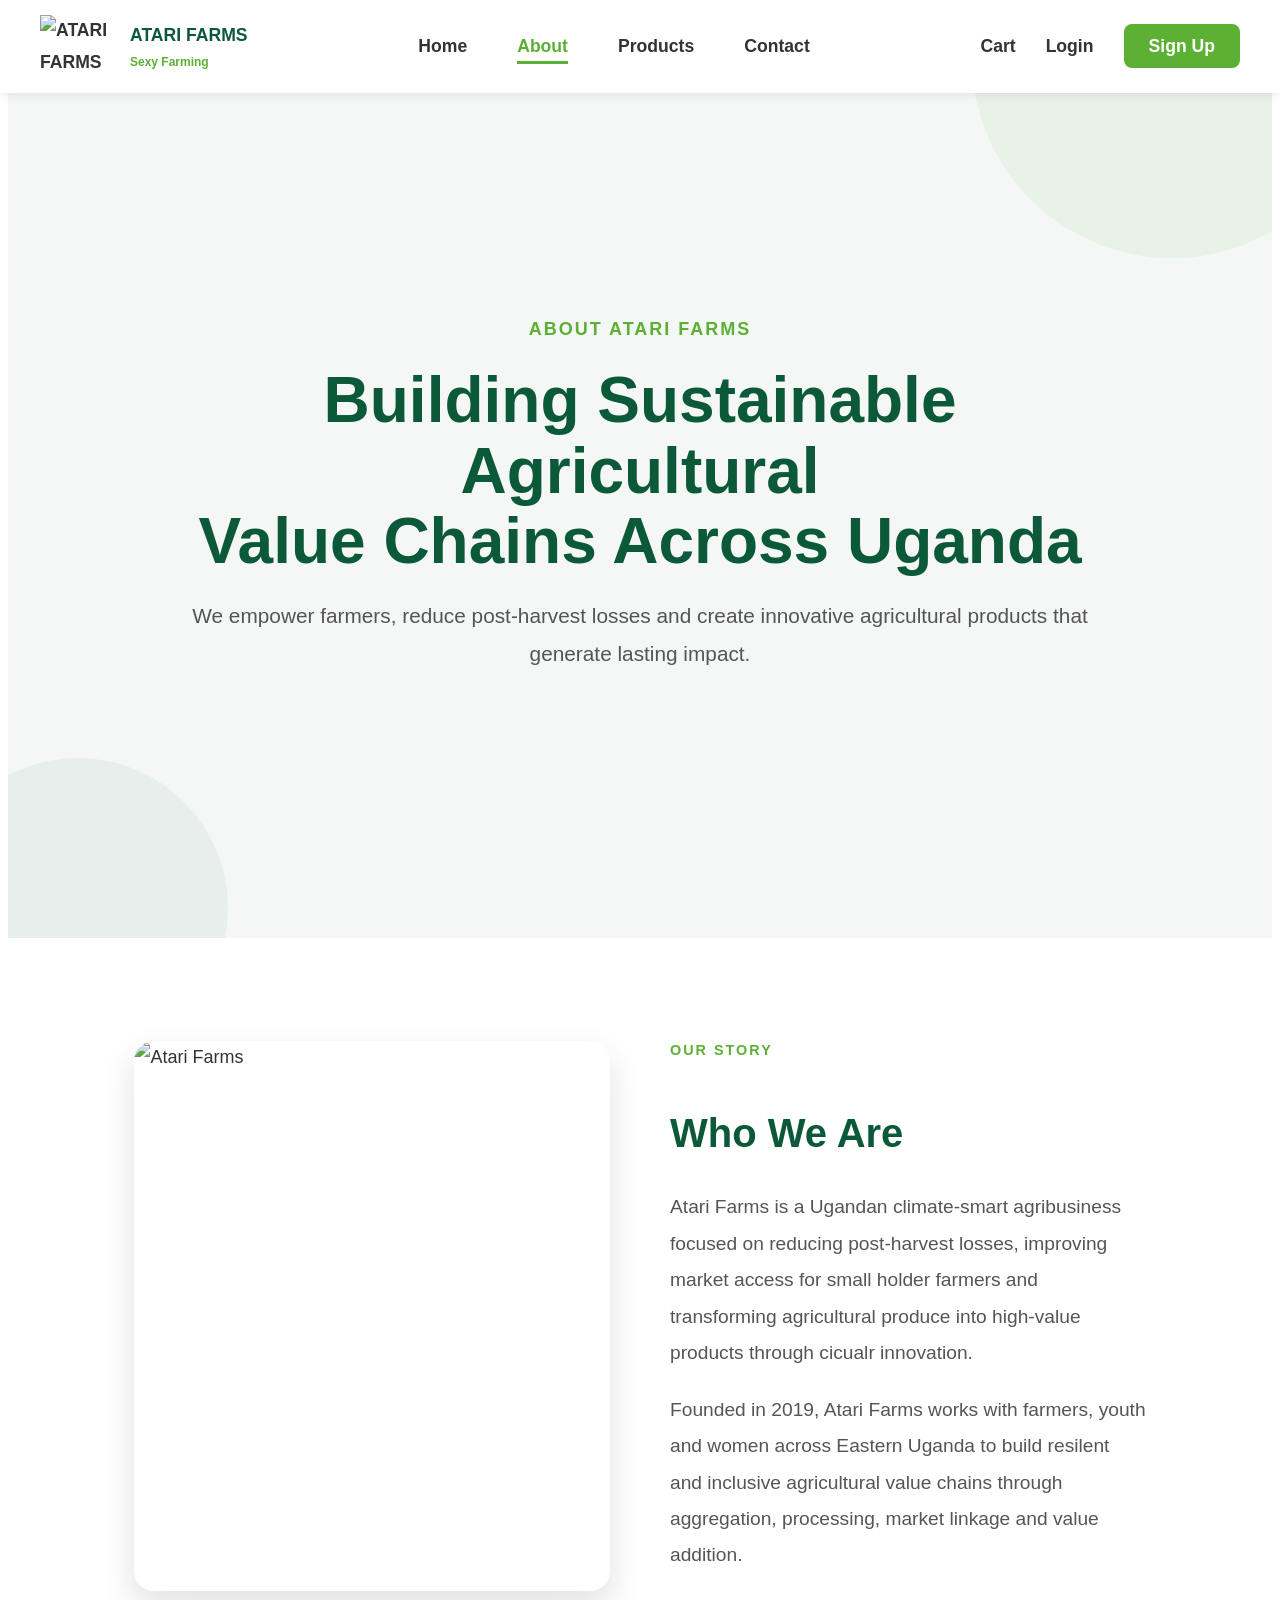
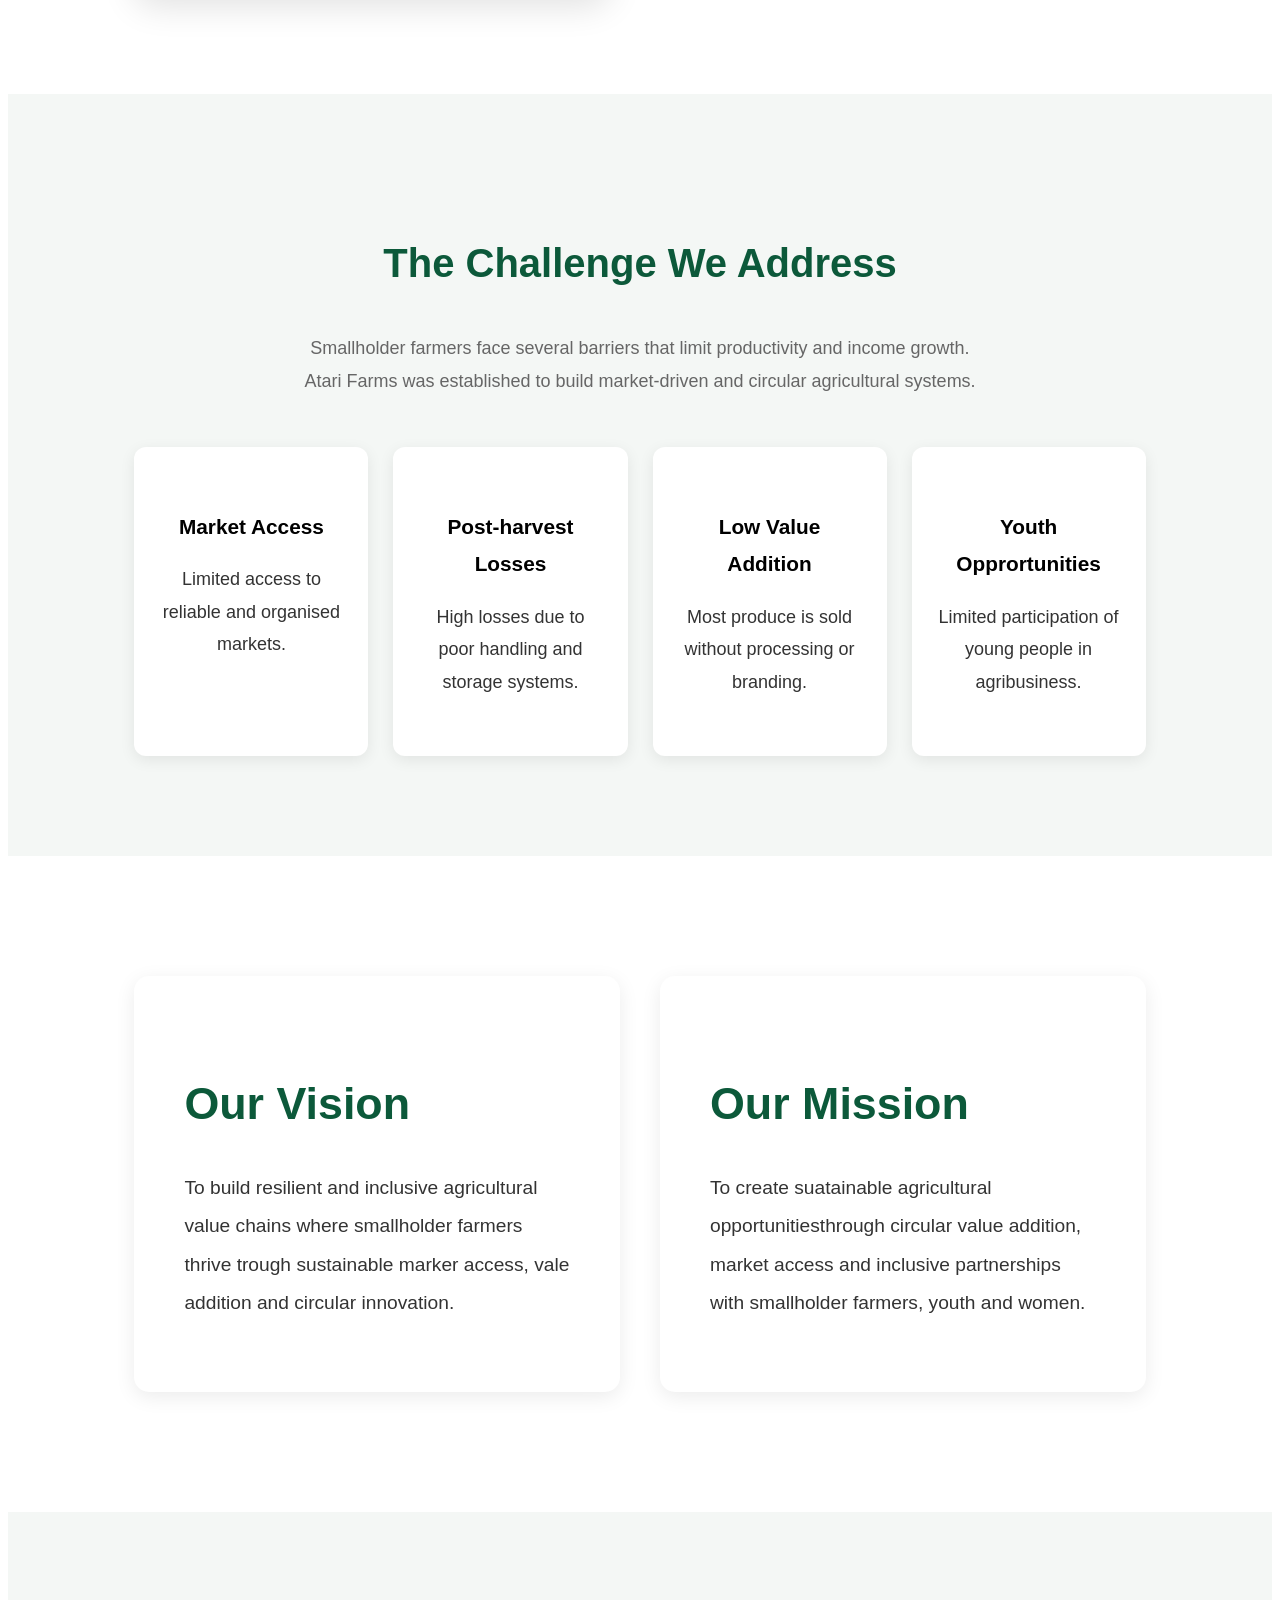
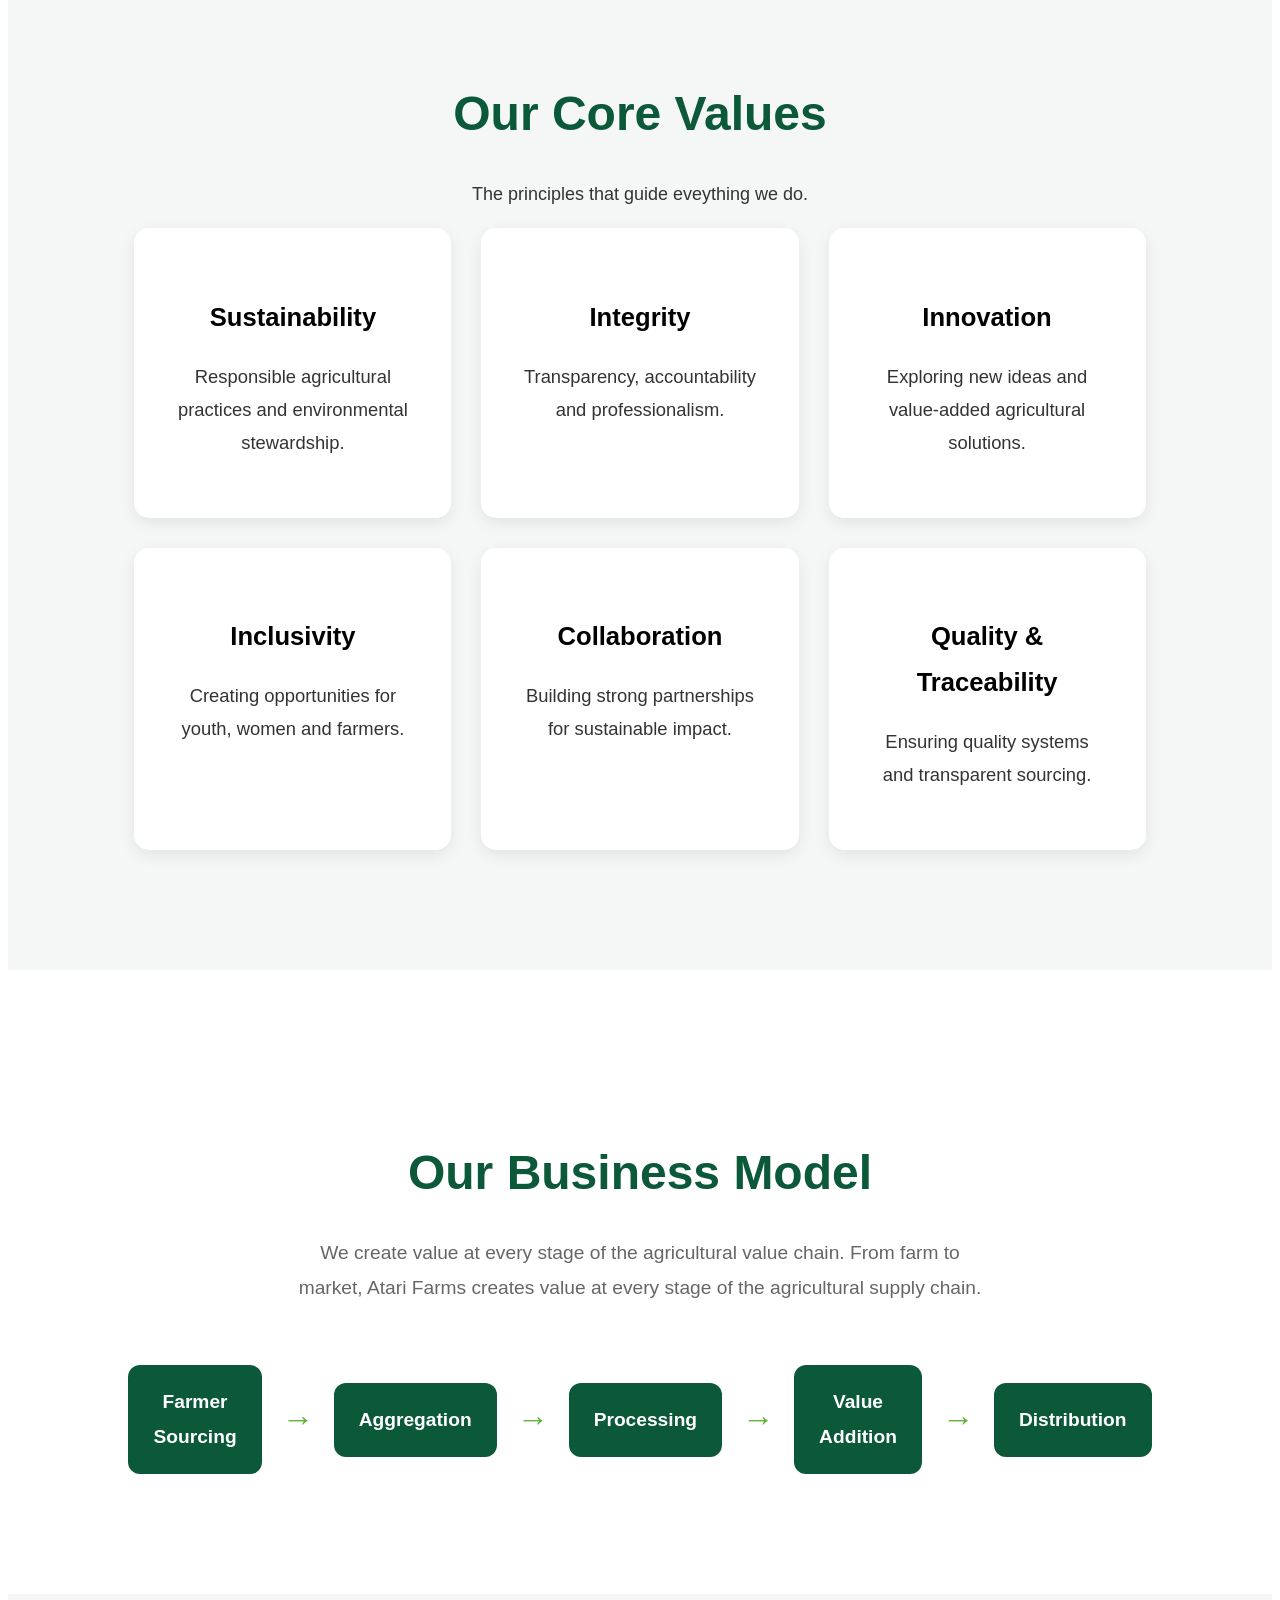
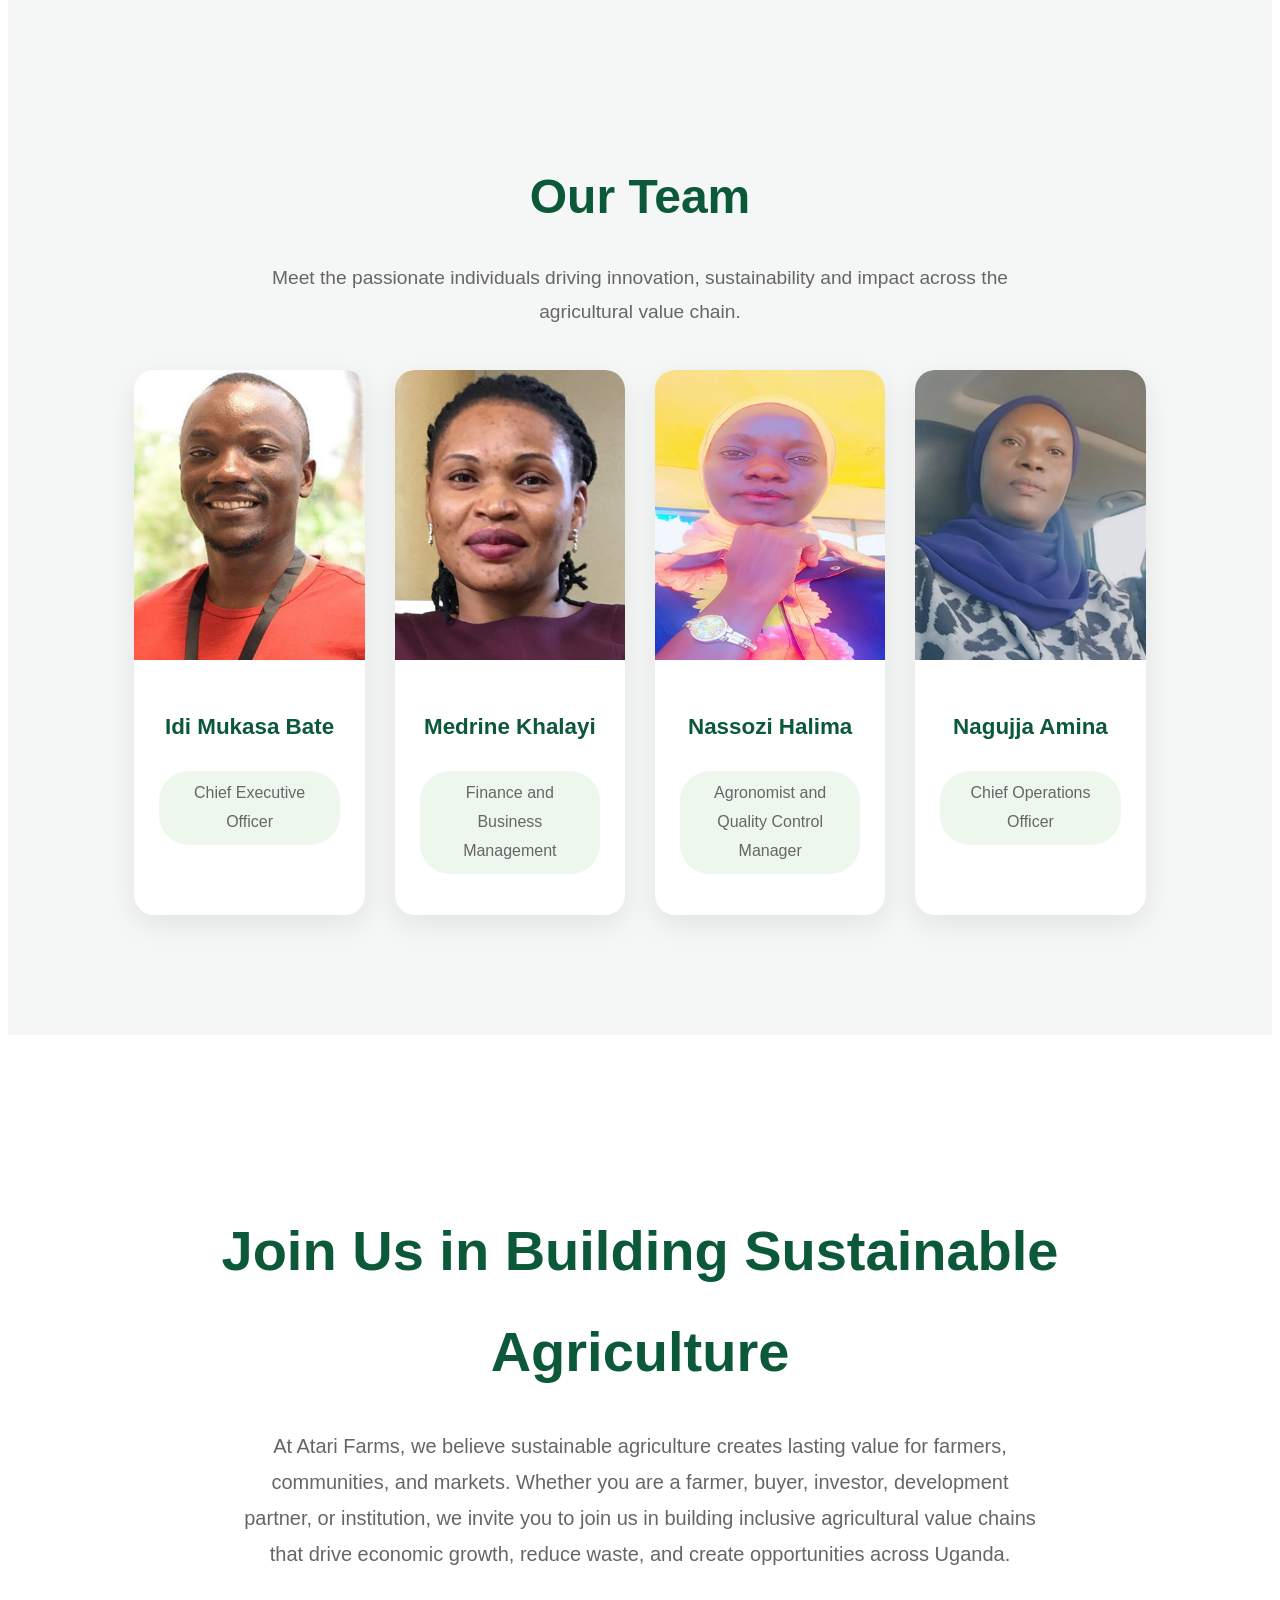
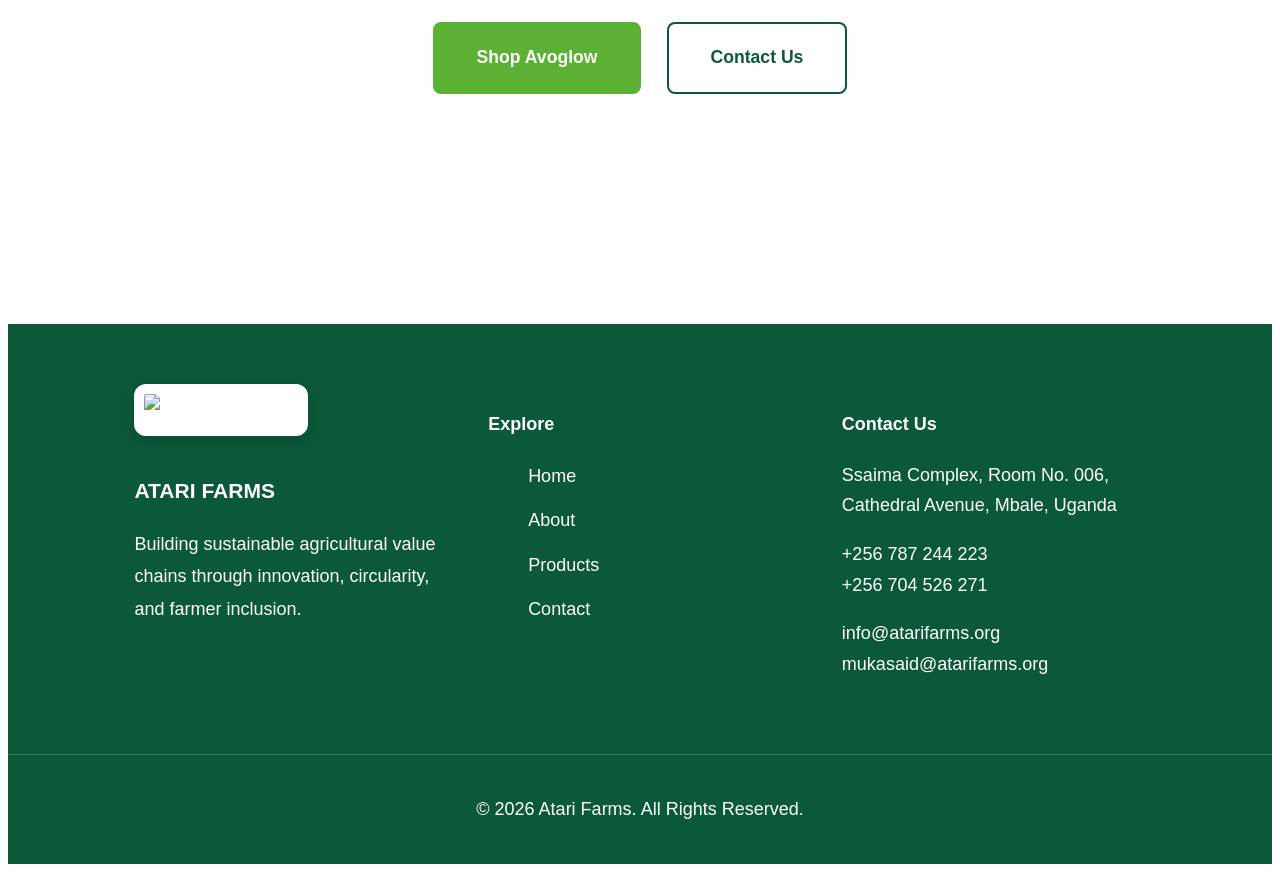
==== about.html @ ba9ceb9e "Initial commit" ====
<!DOCTYPE html>
<html lang="eng">
    <head>
    <meta charset="UTF-8">
    <meta name="viewport" content="width=device-width, initial-scale=1.0">
    <link rel="stylesheet" href="about.css">
    <link rel="stylesheet" href="mobile.css">
</head>
<body>
    <nav>
        <ul class="main-nav">
            <li class="logo"><a href="index.html">
              <img src="images/logo.png" alt="ATARI FARMS">
              <div class="logo-text">
                <h3> ATARI FARMS</h3>
                <P> Sexy Farming</P>
              </div>
            </a></li>
            <div class="nav-center"> 
                <li><a href="index.html">Home</a></li>
            <li><a href="about.html" class="active">About</a></li>
            <li><a href="products.html">Products</a></li>
            <li><a href="contact.html">Contact</a></li>
            </div>
            <div class="nav-right"> 
            <li><a href="">Cart</a></li>
            <li><a href="">Login</a></li>
            <li><a href="" class="signup-btn">Sign Up</a></li>
            </div>
        </ul>
    </nav>

    <!-- <section class="about-hero">
    <div class="about-hero-content">
        <h1> About Atari Farms </h1>
        <p> Building sustainable value chains that empower smallholder farmers, reduce waste and create sustainable economic opportunities across Uganda. </p>
    </div>
</section> -->
<section class="about-hero">
    <div class="about-hero-content">
        <span>ABOUT ATARI FARMS</span>
        <h1>
            Building Sustainable Agricultural <br>Value Chains
            Across Uganda
        </h1>
        <p>
            We empower farmers, reduce post-harvest losses and create
            innovative agricultural products that generate lasting impact.
        </p>
    </div>
</section>
<section class="about-company">
    <div class="about-image">
        <img src="Images/about.png" alt="Atari Farms">
    </div>
    <div class="about-content">
        <span class="section-tag"> OUR STORY </span>
          <h2> Who We Are</h2>
    <p> Atari Farms is a Ugandan climate-smart agribusiness focused on reducing post-harvest losses, improving market access for small holder farmers and transforming agricultural produce into high-value products through cicualr innovation. </p>
    <p> Founded in 2019, Atari Farms works with farmers, youth and women across Eastern Uganda to build resilent and inclusive agricultural value chains through aggregation, processing, market linkage and value addition.</p>
    </div>
   </section>
   <section class="challenge">
    <h2> The Challenge We Address</h2>
    <p class="challenge-subtitle"> Smallholder farmers face several barriers that limit productivity and income growth. Atari Farms was established to build market-driven and circular agricultural systems.</p>
    <div class="challenge-grid">
       <div class="challenge-card">
        <h3> Market Access</h3>
        <p> Limited access to reliable and organised markets.</p>
       </div>
       <div class="challenge-card">
        <h3> Post-harvest Losses</h3>
        <p> High losses due to poor handling and storage systems.</p>
       </div>    
       <div class="challenge-card">
        <h3> Low Value Addition</h3>
        <p> Most produce is sold without processing or branding.</p>
       </div>
       <div class="challenge-card"> 
        <h3> Youth Opprortunities</h3>
        <p> Limited participation of young people in agribusiness.</p>
       </div>                                                                                   
    </div>
   </section>
<section class="vision-mission">
        <div class="vision-box"> 
            <h2> Our Vision</h2>
            <p> To build resilient and inclusive agricultural value chains where smallholder farmers thrive trough sustainable marker access, vale addition and circular innovation.</p>
        </div>
        <div class="mission-box"> 
            <h2> Our Mission</h2>
             <p> To create suatainable agricultural opportunitiesthrough circular value addition, market access and inclusive partnerships with smallholder farmers, youth and women.</p>
        </div>
</section>
<section class="values">
    <h2>Our Core Values</h2>
    <p> The principles that guide eveything we do.</p>
    <div class="values-grid">
        <div class="value-card">
            <h3>Sustainability</h3>
            <p>Responsible agricultural practices and environmental stewardship.</p>
        </div>
        <div class="value-card">
            <h3>Integrity</h3>
            <p>Transparency, accountability and professionalism.</p>
        </div>
        <div class="value-card">
            <h3>Innovation</h3>
            <p>Exploring new ideas and value-added agricultural solutions.</p>
        </div>
        <div class="value-card">
            <h3>Inclusivity</h3>
            <p>Creating opportunities for youth, women and farmers.</p>
        </div>
        <div class="value-card">
            <h3>Collaboration</h3>
            <p>Building strong partnerships for sustainable impact.</p>
        </div>
        <div class="value-card">
            <h3>Quality & Traceability</h3>
            <p>Ensuring quality systems and transparent sourcing.</p>
        </div>
    </div>
</section>
<section class="business-model">
    <h2>Our Business Model</h2>
    <p class="chain-text"> We create value at every stage of the agricultural value chain. From farm to market, Atari Farms creates value at every stage of the agricultural supply chain.</p>
    <div class="value-chain">
        <div class="chain-box">
            Farmer Sourcing
        </div>
        <div class="arrow">→</div>
        <div class="chain-box">
            Aggregation
        </div>
        <div class="arrow">→</div>
        <div class="chain-box">
            Processing
        </div>
        <div class="arrow">→</div>
        <div class="chain-box">
            Value Addition
        </div>
        <div class="arrow">→</div>
        <div class="chain-box">
            Distribution
        </div>
    </div>
</section>
<section class="team">
    <h2>Our Team</h2>
    <p class="team-subtitle">
        Meet the passionate individuals driving innovation,
        sustainability and impact across the agricultural value chain.
    </p>
    <div class="team-grid">
        <div class="team-card">
            <img src="Images/team1.png" alt="">
            <div class="team-info">
                <h3>Idi Mukasa Bate</h3>
            <p class="role">Chief Executive Officer</p>
            </div>
        </div>
        <div class="team-card">
            <img src="Images/team2.png" alt="">
            <div class="team-info">
            <h3>Medrine Khalayi</h3>
            <p class="role">Finance and Business Management</p>
        </div>
        </div>
        <div class="team-card">
            <img src="Images/team3.png" alt="">
            <div class="team-info">
            <h3>Nassozi Halima</h3>
            <p class="role">Agronomist and Quality Control Manager</p>
        </div>
        </div>
         <div class="team-card">
            <img src="Images/team4.png" alt="">
            <div class="team-info">
            <h3>Nagujja Amina</h3>
            <p class="role">Chief Operations Officer</p>
         </div>
        </div>
    </div>
</section>
<section class="about-cta">
    <h2>Join Us in Building Sustainable Agriculture</h2>
    <p>
        At Atari Farms, we believe sustainable agriculture creates lasting value for farmers, communities, and markets. Whether you are a farmer, buyer, investor, development partner, or institution, we invite you to join us in building inclusive agricultural value chains that drive economic growth, reduce waste, and create opportunities across Uganda.
    </p>
    <a href="products.html" class="cta-btn">
        Shop Avoglow
    </a>
    <a href="contact.html" class="cta-btn secondary-btn">
    Contact Us
</a>
</section>
 <footer class="footer">
    <div class="footer-container">
        <div class="footer-logo">
            <img src="images/logo.png" alt="Atari Farms Logo">
            <h3>ATARI FARMS</h3>
            <p>
                Building sustainable agricultural value chains through
                innovation,  circularity, and farmer inclusion.
            </p>
        </div>
        <div class="footer-links">
            <h4>Explore</h4>
            <ul>
                <li><a href="index.html">Home</a></li>
                <li><a href="about.html">About</a></li>
                <li><a href="products.tml">Products</a></li>
                <li><a href="contact.html">Contact</a></li>
            </ul>
        </div>
        <div class="footer-contact">
            <h4>Contact Us</h4>
            <p> Ssaima Complex, Room No. 006,<br>
                Cathedral Avenue, Mbale, Uganda
            </p>
            <p>
                +256 787 244 223 <br>
                +256 704 526 271
            </p>
            <p>
                info@atarifarms.org <br>
                mukasaid@atarifarms.org
            </p>
        </div>
    </div>
    <div class="footer-bottom">
        <p>© 2026 Atari Farms. All Rights Reserved.</p>
    </div>
</footer>
</body>
</html>
---- about.css ----
body{
    font-family: Arial, Helvetica, sans-serif;
    font-size:18px;
    line-height:1.8;
    color:#333;
}
nav{
    position:fixed;
    width:100%;
    top:0;
    left:0;
    z-index:1000;
    background:rgba(255,255,255,0.95);
    box-shadow:0 2px 10px rgba(0,0,0,0.08);
}
.main-nav{
    list-style:none;
    display:flex;
    align-items:center;
    justify-content: space-between;
    margin: 0;
    padding:15px 40px;
}
.main-nav a{
    text-decoration:none;
    color:var(--primary-color);
    font-weight:600;
    font-size:1.1rem;
    transition:0.3s ease;
}
.main-nav a:hover{
    color:var(--accent-color);
}
.nav-center{
    display:flex;
    gap:50px;
}
.nav-right{
    display:flex;
    gap:30px;
    align-items:center;
}
.active{
    color:#5cb135 !important;
    border-bottom:3px solid #5cb135;
    padding-bottom:5px;
}
.logo a{
    display: flex;
    align-items: center;
    gap: 15px;
}
.logo img{
    height:auto;
    width:80px;
}
.logo a{
    display:flex;
    align-items:center;
    gap:10px;
}
.logo-text h3{
    margin:0;
    color:#0c593a;
    font-size:1.1rem;
}
.logo-text p{
    margin:0;
    font-size:0.75rem;
    color:#5cb135;
}
.signup-btn{
    background:#5cb135;
    color:white !important;
    padding:12px 25px;
    border-radius:8px;
}
.signup-btn:hover{
    background:#0c593a;
}
/* .about-hero{
    height:100vh;
    background:
    linear-gradient(
        rgba(0,0,0,0.55),
        rgba(0,0,0,0.55)
    ),
    url("images/about.png");
    background-size:contain;
    /* background-repeat: no-repeat; */
    /* background-position:center;
    display:flex;
    justify-content:center;
    align-items:center;
    text-align:center; */
/* } */
/* .about-hero-content{
    max-width:900px;
    color:white;
}
.about-hero-content h1{
    font-size:4rem;
    margin-bottom:20px;
}
.about-hero-content p{
    font-size:1.3rem;
    line-height:1.8;
} */
 .about-hero{
    background:#f4f7f5;
    min-height:70vh;
    display:flex;
    justify-content:center;
    align-items:center;
    position: relative;
    overflow: hidden;
    text-align:center;
    padding:180px 10% 120px;
}
.about-hero::before{
    content:"";
    position:absolute;
    width:400px;
    height:400px;
    background:rgba(92,177,53,0.08);
    border-radius:50%;
    top:-150px;
    right:-100px;
}
.about-hero::after{
    content:"";
    position:absolute;
    width:300px;
    height:300px;
    background:rgba(12,89,58,0.05);
    border-radius:50%;
    bottom:-120px;
    left:-80px;
}
.about-hero-content{
    max-width:900px;
}

.about-hero-content span{
    color:#5cb135;
    font-weight:bold;
    letter-spacing:2px;
}

.about-hero-content h1{
    font-size:4rem;
    color:#0c593a;
    margin:20px 0;
    line-height:1.1;
}

.about-hero-content p{
    font-size:1.3rem;
    color:#555;
    line-height:1.8;
}

.about-company{
    padding:100px 10%;
    display:grid;
    grid-template-columns:1fr 1fr;
    gap:60px;
    align-items:center;
    /* background:#f4f7f5; */
}
.about-image img{
    width:100%;
    height:550px;
    object-fit:cover;
    max-width: 550px;
    border-radius:20px;
    width: 100%;
    box-shadow:0 15px 35px rgba(0,0,0,0.12);
    display: flex;
    justify-content: center;
}
.about-content span{
    color:#5cb135;
    font-weight:700;
    letter-spacing:2px;
    font-size:0.9rem;
}
.about-content{
    max-width: 550px;
}
.about-company h2{
     color:#0c593a;
    font-size:2.5rem;
    margin-bottom:20px;
}
.about-company p{
    line-height:1.9;
    margin-bottom:20px;
    color:#555;
     font-size:1.2rem;
}
.section-tag{
    color:#5cb135;
    font-weight:700;
    letter-spacing:2px;
    font-size:0.9rem;
    display:block;
    margin-bottom:10px;
}
.challenge{
    padding:100px 10%;
    background:#f4f7f5;
    text-align:center;
}
.challenge h2{
    color:#0c593a;
    font-size:2.5rem;
}
.challenge-subtitle{
    margin:20px auto 50px;
    max-width:700px;
    color:#666;
}
.challenge-grid{
    display:grid;
    grid-template-columns:repeat(4,1fr);
    gap:25px;
}
.challenge-card{
    background:white;
    padding:40px 25px;
    border-radius:12px;
    box-shadow:0 4px 15px rgba(0,0,0,0.08);
}

.challenge-card h3{
    color:black;
    margin-bottom:15px;
    font-size: 1.3rem;
}

.vision-mission{
    padding:120px 10%;

    display:grid;
    grid-template-columns:1fr 1fr;
    gap:40px;
}
.vision-box,
.mission-box{
    background:white;
    padding:50px;
    border-radius:15px;
    box-shadow:0 5px 20px rgba(0,0,0,0.08);
}
.vision-box h2,
.mission-box h2{
    color:#0c593a;
    font-size:2.8rem;
    margin-bottom:25px;
}
.vision-box p,
.mission-box p{
    font-size:1.2rem;
    line-height:2;
}

.values{
    padding:120px 10%;
    background:#f4f7f5;
    text-align:center;
}
.values h2{
    font-size:3rem;
    color:#0c593a;
    margin-bottom:20px;
}
.values-subtitle{
    font-size:1.2rem;
    color:#666;
    margin-bottom:60px;
}
.values-grid{
    display:grid;
    grid-template-columns:repeat(3,1fr);
    gap:30px;
}
.value-card{
    background:white;
    padding:40px;
    border-radius:15px;
    box-shadow:0 5px 15px rgba(0,0,0,0.08);
}
.value-card h3{
    font-size:1.6rem;
    color:black;
    margin-bottom:20px;
}
.value-card p{
    font-size:1.15rem;
    line-height:1.8;
}
.challenge-card,
.value-card,
.vision-box,
.mission-box{
    transition:0.3s ease;
}
.challenge-card:hover,
.value-card:hover,
.vision-box:hover,
.mission-box:hover{
    transform:translateY(-8px);

    box-shadow:0 10px 25px rgba(0,0,0,0.12);
}

.business-model{
    padding:120px 10%;
    text-align:center;
}
.business-model h2{
    color:#0c593a;
    font-size:3rem;
    margin-bottom:20px;
}
.business-model p{
    font-size:1.2rem;
    margin-bottom:60px;
}
.value-chain{
    display:flex;
    justify-content:center;
    align-items:center;
    flex-wrap:nowrap;
    gap:20px;
}
.chain-box{
    background:#0c593a;
    color:white;
    padding:20px 25px;
    border-radius:12px;
    font-size:1.2rem;
    font-weight:bold;
}
.arrow{
    font-size:2rem;
    color:#5cb135;
    font-weight:bold;
}
.chain-text{
    max-width:700px;
    margin:auto;
    margin-bottom:50px;
    color:#666;
}
.team{
    padding:120px 10%;
    background:#f4f7f5;
    text-align:center;
}
.team h2{
    font-size:3rem;
    color:#0c593a;
    margin-bottom:20px;
}
.team-subtitle{
    max-width:800px;
    margin:auto;
    margin-bottom:40px;
    font-size:1.2rem;
    color:#666;
}
.team-grid{
    display:grid;
    grid-template-columns:repeat(4,1fr);
    gap:30px;
    max-width: 1200px;
    margin: 0 auto;
}
.team-card{
    background:white;
    /* padding:40px; */
    overflow: hidden;
    border-radius:20px;
    display: flex;
    flex-direction: column;
    box-shadow:0 10px 30px rgba(0,0,0,0.08);
    transition:all 0.3s ease;
}
.team-card:hover{
    transform:translateY(-10px);
    box-shadow:0 15px 35px rgba(0,0,0,0.15);
}
.team-card img{
    width:100%;
    height:290px;
    /* border-radius:50%; */
    object-fit:cover;
    display: block;
    /* margin-bottom:20px; */
    /* object-position: center top; */
}
.team-card h3{
    color:#0c593a;
    margin-bottom:10px;
    font-size:1.6rem;
}
.team-info{
    padding:25px;
    text-align:center;
}
.team-info h3{
    color:#0c593a;
    font-size:1.4rem;
    margin-bottom:8px;
}
.role{
    color:#666;
    font-size:1rem;
    font-weight:500;
    display: inline-block;
    padding: 8px 16px;
    background: #eef7ee;
    border-radius: 30px;
}

.about-cta{
    background:white;
    color:#0c593a;
    text-align:center;
    padding:120px 10%;
}

.about-cta h2{
    font-size:3.5rem;
    margin-bottom:25px;
}

.about-cta p{
    max-width:800px;
    margin:auto;
    margin-bottom:40px;
    font-size:1.25rem;
    line-height:1.8;
    color: #666;
}

.cta-btn{
    display:inline-block;
    padding:18px 42px;
    background:#5cb135;
    color:white;
    text-decoration:none;
    border-radius:8px;
    font-size:1.1rem;
    font-weight:600;
    transition:all 0.3s ease;
    border:2px solid #5cb135;
    margin:10px;
}
.cta-btn:hover{
    background:white;
    color:#0c593a;
    transform:translateY(-3px);
    box-shadow:0 8px 20px rgba(0,0,0,0.15);
}

.secondary-btn{
    display:inline-block;
    padding:18px 42px;
    background:transparent;
    color:#0c593a;
    text-decoration:none;
    border-radius:8px;
    font-size:1.1rem;
    font-weight:600;
    border:2px solid #0c593a;
    transition:all 0.3s ease;
    margin:10px;
}

.secondary-btn:hover{
    background:#0c593a;
    color:white;
    transform:translateY(-3px);
}
.footer{
    background:#0c593a;
    color:white;
    margin-top:100px;
}
.footer-container{
    max-width:1200px;
    margin:auto;
    padding:60px 10%;
    display:flex;
    justify-content:space-between;
    gap:50px;
}
.footer-logo,
.footer-links,
.footer-contact{
    flex:1;
}
.footer-logo img{
    width:120px;
    margin-bottom:15px;
    background: white;
    padding: 10px;
    border-radius: 12px;
    box-shadow: 0 4px 15px rgba(0, 0, 0, 0.15);

}
.footer-logo h3{
    margin-bottom:15px;
}
.footer-logo p{
    line-height:1.8;
}
.footer-links h4,
.footer-contact h4{
    margin-bottom:20px;
}
.footer-links ul{
    list-style:none;
}
.footer-links li{
    margin-bottom:12px;
}
.footer-links a{
    text-decoration:none;
    color:white;
}
.footer-links a:hover{
    color:#5cb135;
}
.footer-contact p{
    margin-bottom:15px;
    line-height:1.7;
}
.footer-bottom{
    text-align:center;
    padding:20px;
    border-top:1px solid rgba(255,255,255,0.2);
}
---- mobile.css ----
@media screen and (max-width:768px){

    body{
        font-size:16px;
    }

    /* NAVIGATION */

    .main-nav{
        padding:15px;
    }

    .nav-center{
        gap:20px;
    }

    .nav-right{
        gap:15px;
    }

    .logo img{
        width:60px;
    }

    /* HERO */

    .products-hero{
        padding:120px 20px 60px;
    }

    .hero-content h1{
        font-size:2.5rem;
    }

    .hero-content p{
        font-size:1rem;
    }

    .hero-buttons{
        flex-direction:column;
    }

    .shop-btn,
    .explore-btn{
        width:100%;
        text-align:center;
    }

    /* HERO PRODUCTS */

    .hero-product{
        width:220px !important;
    }

    /* FILTERS */

    .product-filters{
        overflow-x:auto;
        flex-wrap:nowrap;
        width:100%;
        padding-bottom:10px;
    }

    .filter-btn{
        white-space:nowrap;
    }

    /* PRODUCTS */

    .products-section{
        padding:80px 20px;
    }

    .products-grid{
        grid-template-columns:1fr;
    }

    .product-image{
        height:250px;
    }

    .product-content{
        padding:20px;
    }

    .product-content h3{
        font-size:1.3rem;
    }

    /* MODAL */

    .modal-content{
        width:100%;
        max-height:95vh;
        border-radius:15px;
    }

    .modal-grid{
        grid-template-columns:1fr;
    }

    .modal-image{
        padding:20px;
    }

    .modal-image img{
        max-width:280px;
        max-height:280px;
    }

    .modal-details{
        padding:20px;
    }

    #modalTitle{
        font-size:1.8rem;
    }

    #modalPrice{
        font-size:2rem;
    }

    .product-highlights{
        gap:8px;
    }

    .product-highlights span{
        font-size:12px;
    }

    .product-tabs{
        flex-wrap:wrap;
    }

    .tab-btn{
        flex:1;
        min-width:100px;
    }

    .quantity-box{
        width:100%;
    }

    .quantity-box input{
        flex:1;
    }

    .cart-btn{
        height:60px;
        font-size:18px;
    }

}
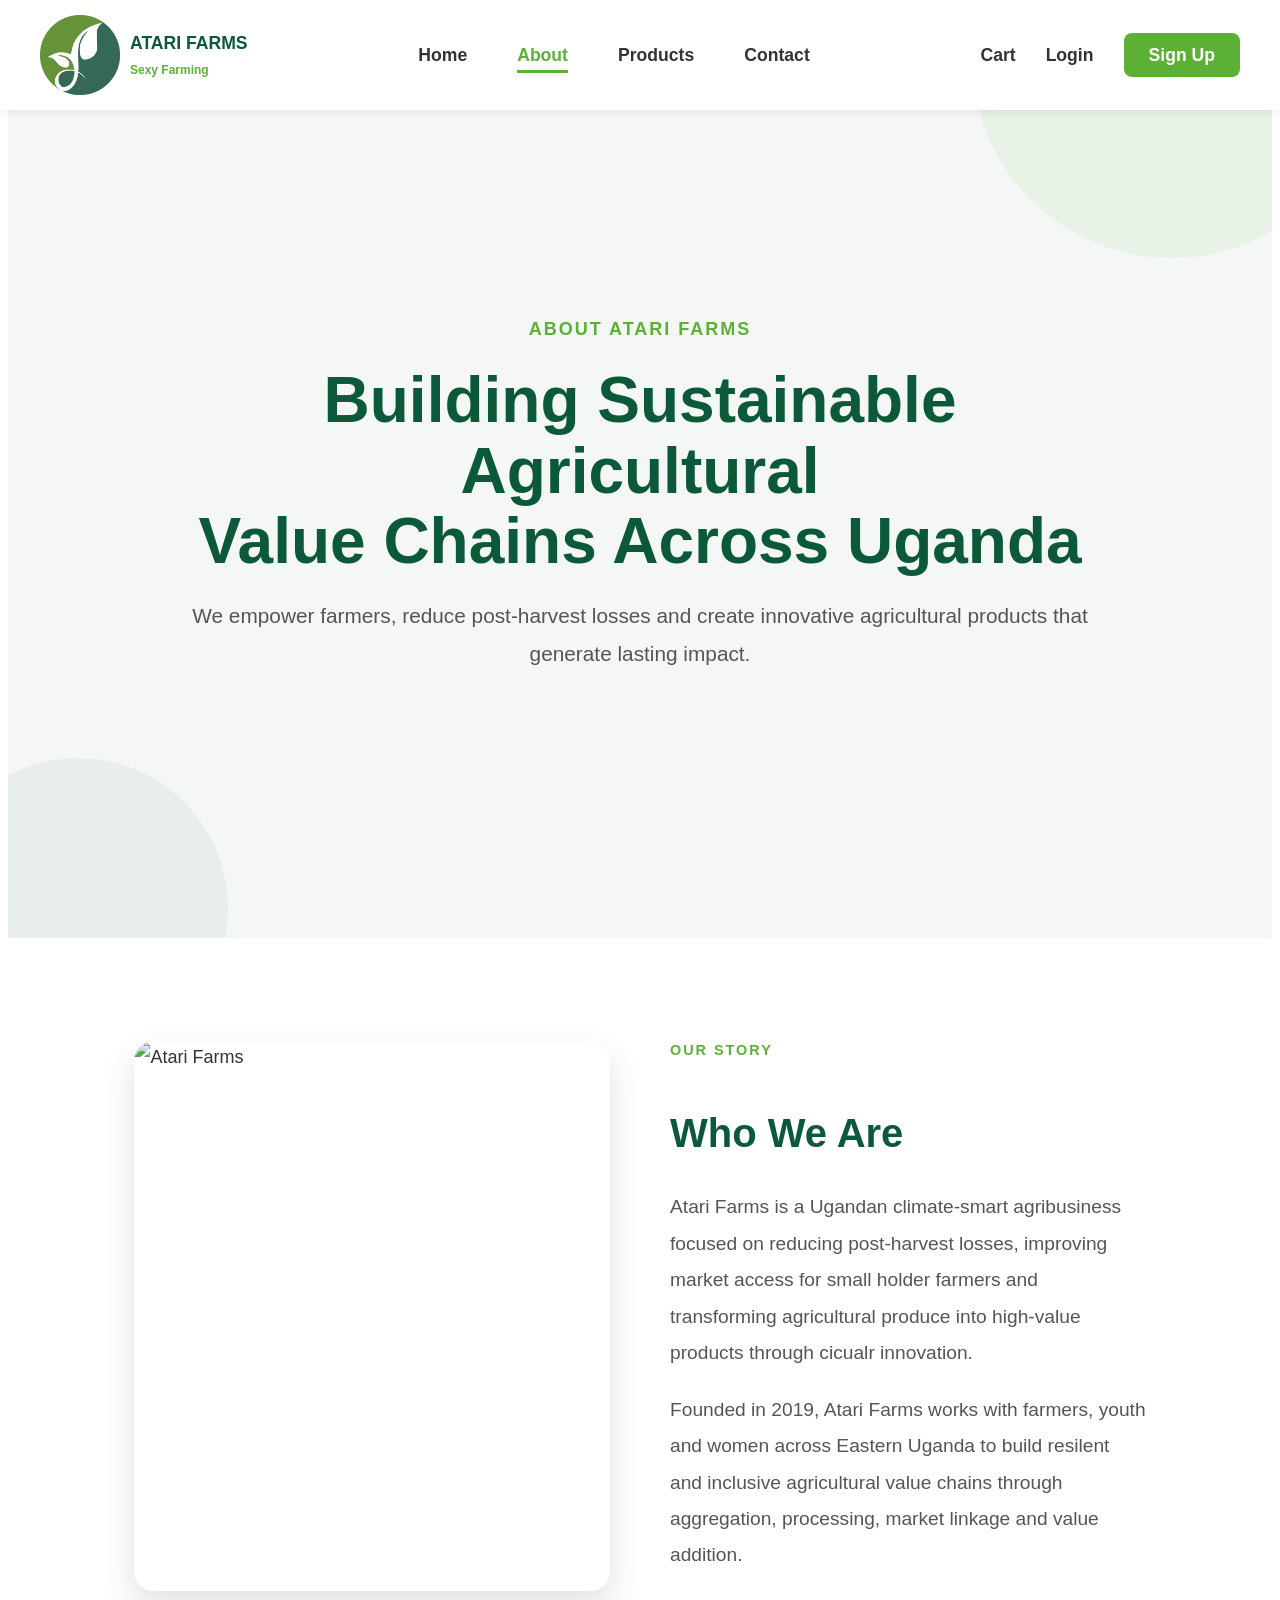
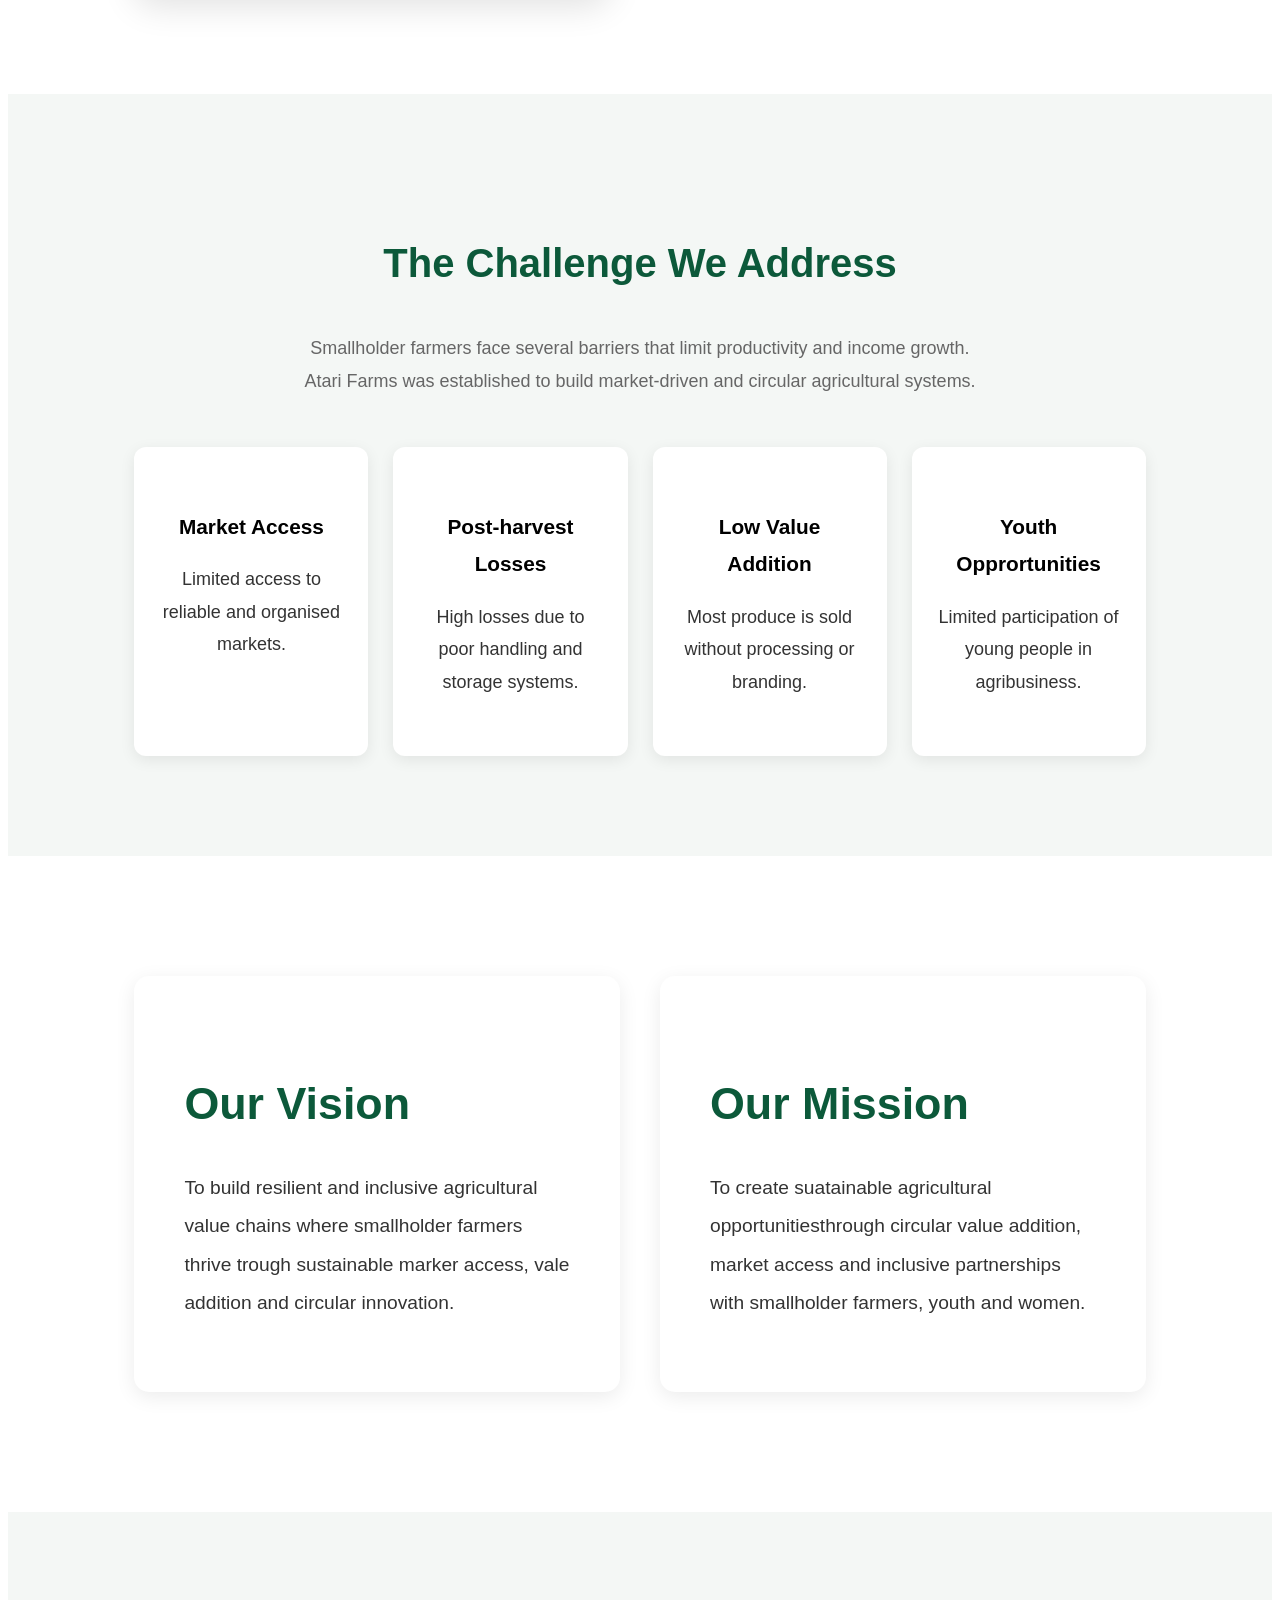
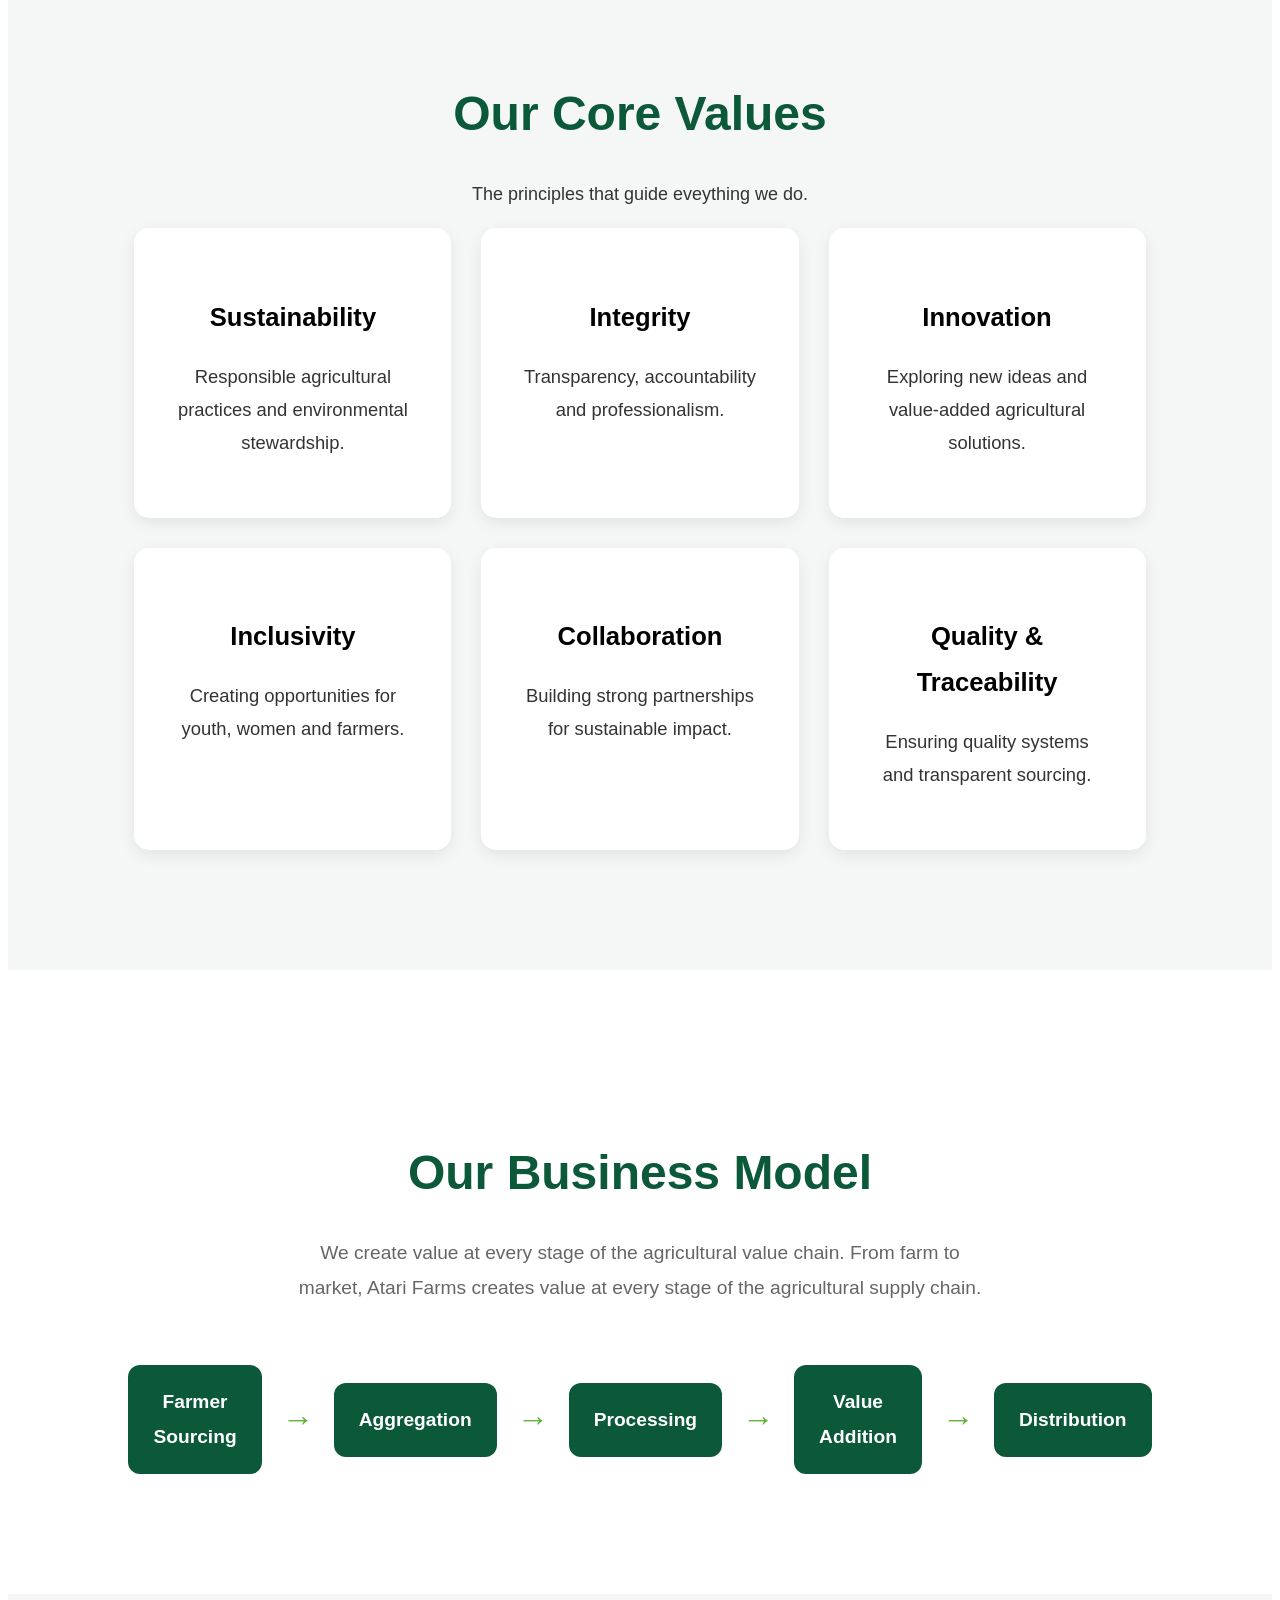
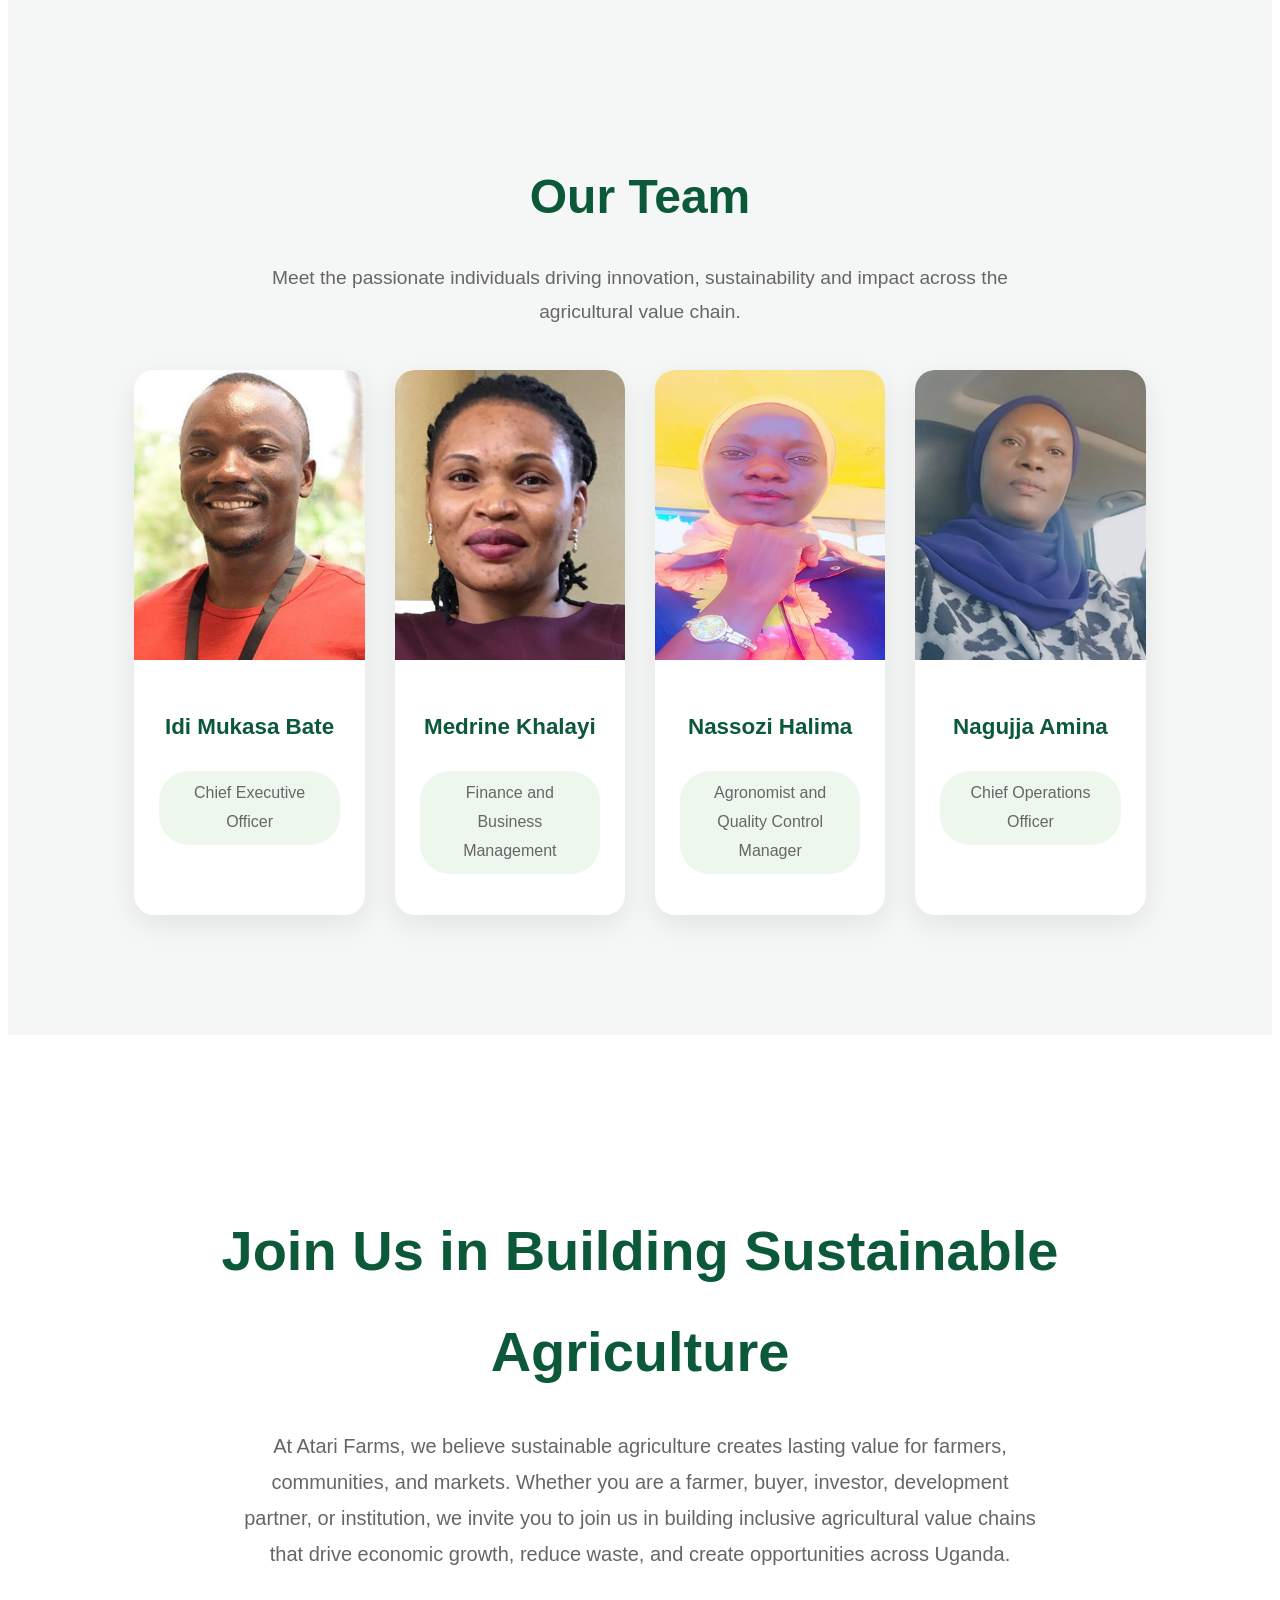
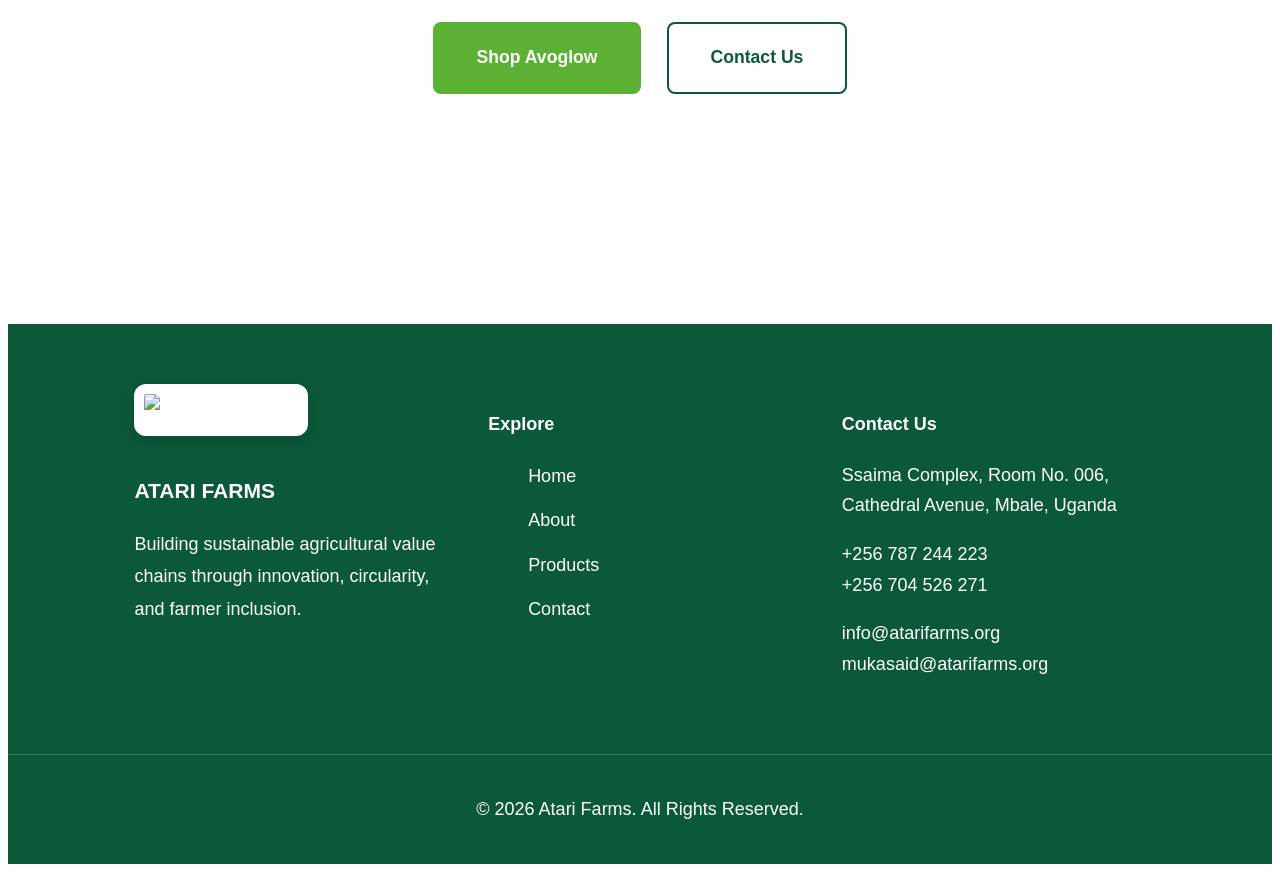
==== commit 31afad01: "Changed image" ====
--- a/about.html
+++ b/about.html
@@ -10,7 +10,7 @@
     <nav>
         <ul class="main-nav">
             <li class="logo"><a href="index.html">
-              <img src="images/logo.png" alt="ATARI FARMS">
+              <img src="Images/logo.png" alt="ATARI FARMS">
               <div class="logo-text">
                 <h3> ATARI FARMS</h3>
                 <P> Sexy Farming</P>
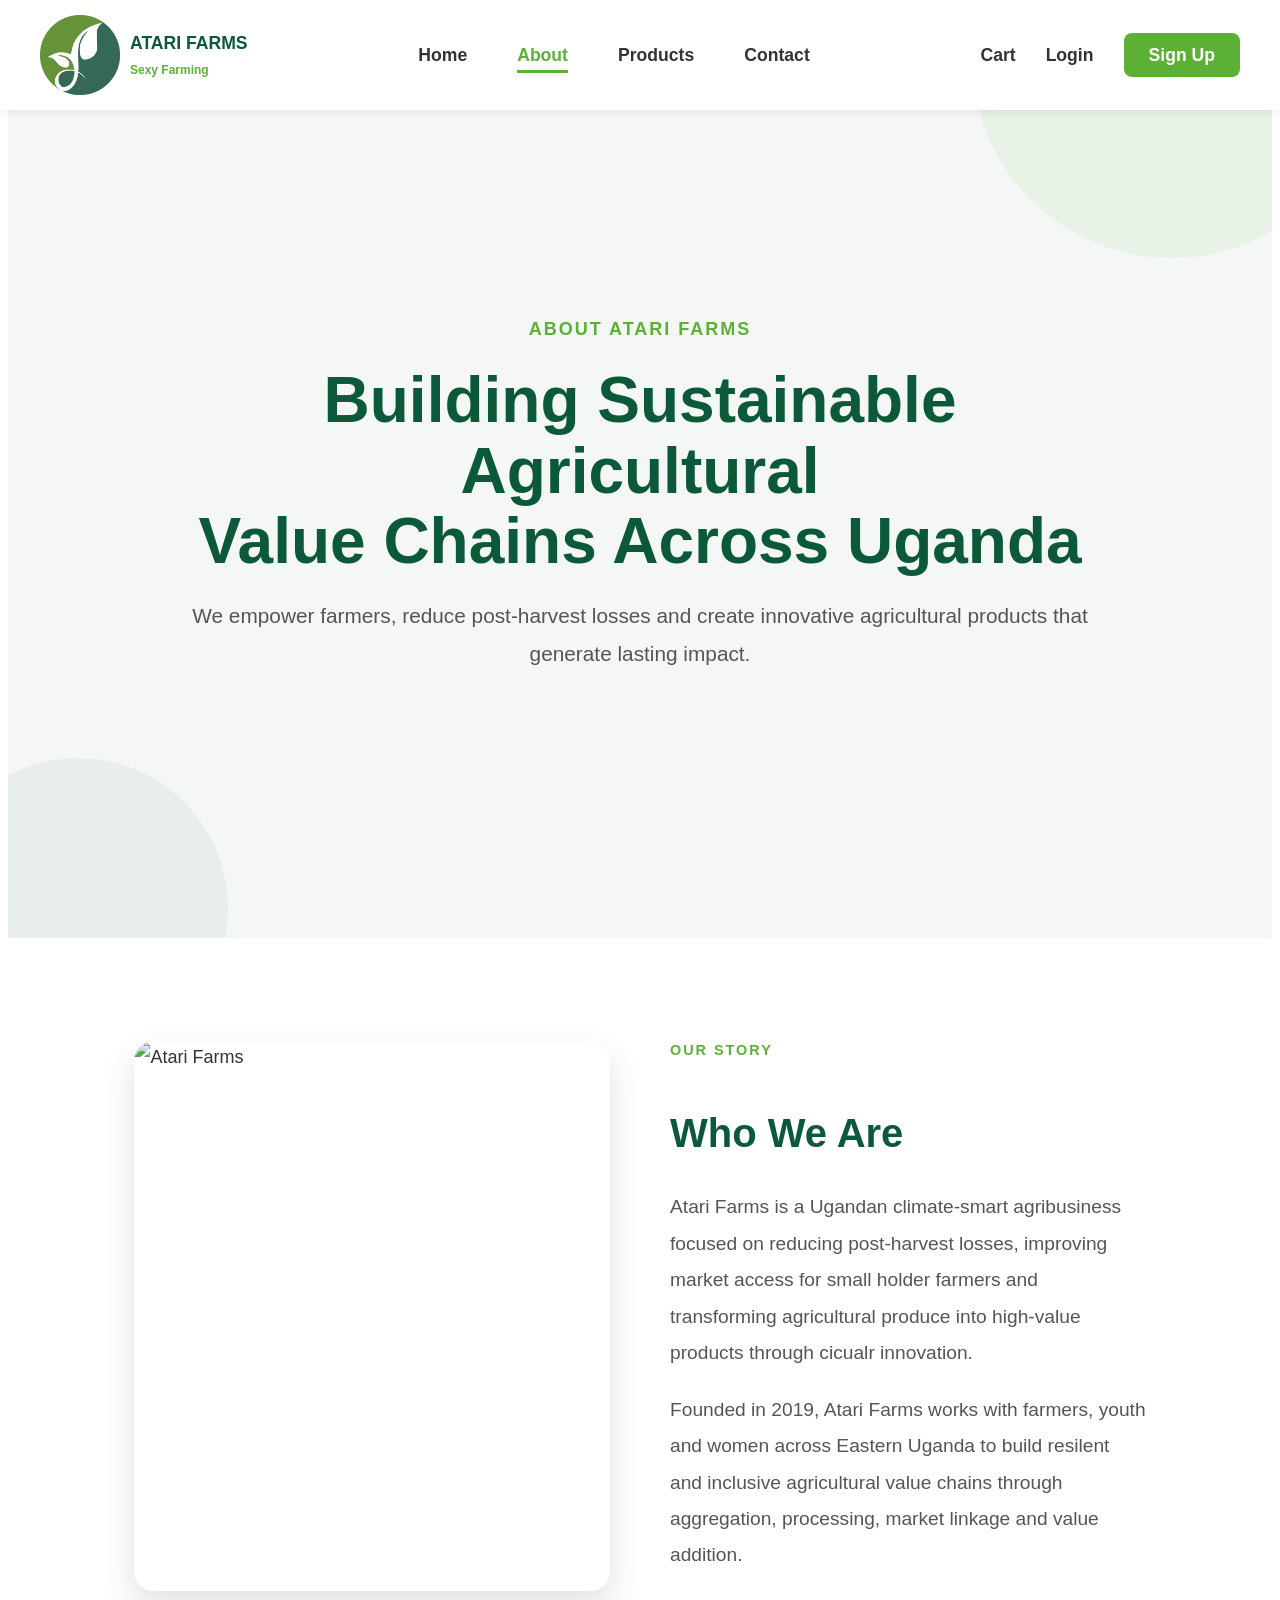
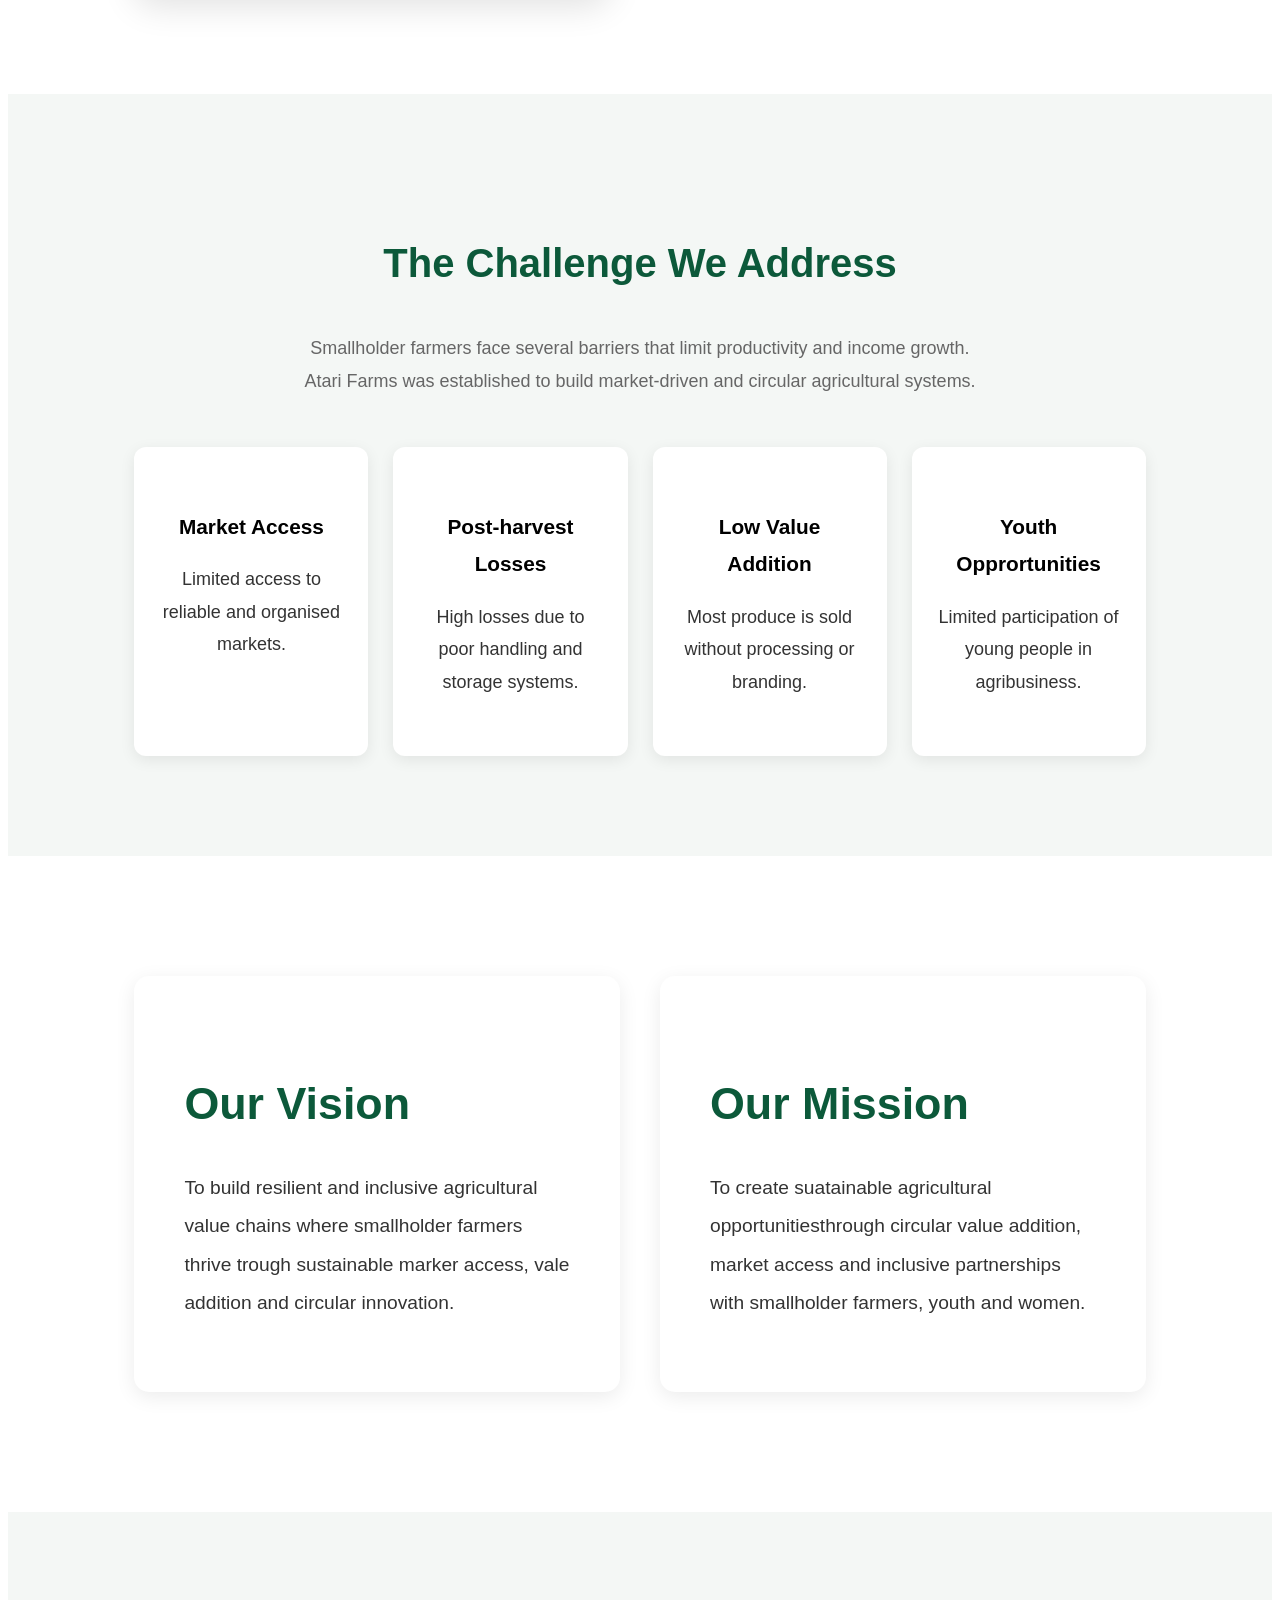
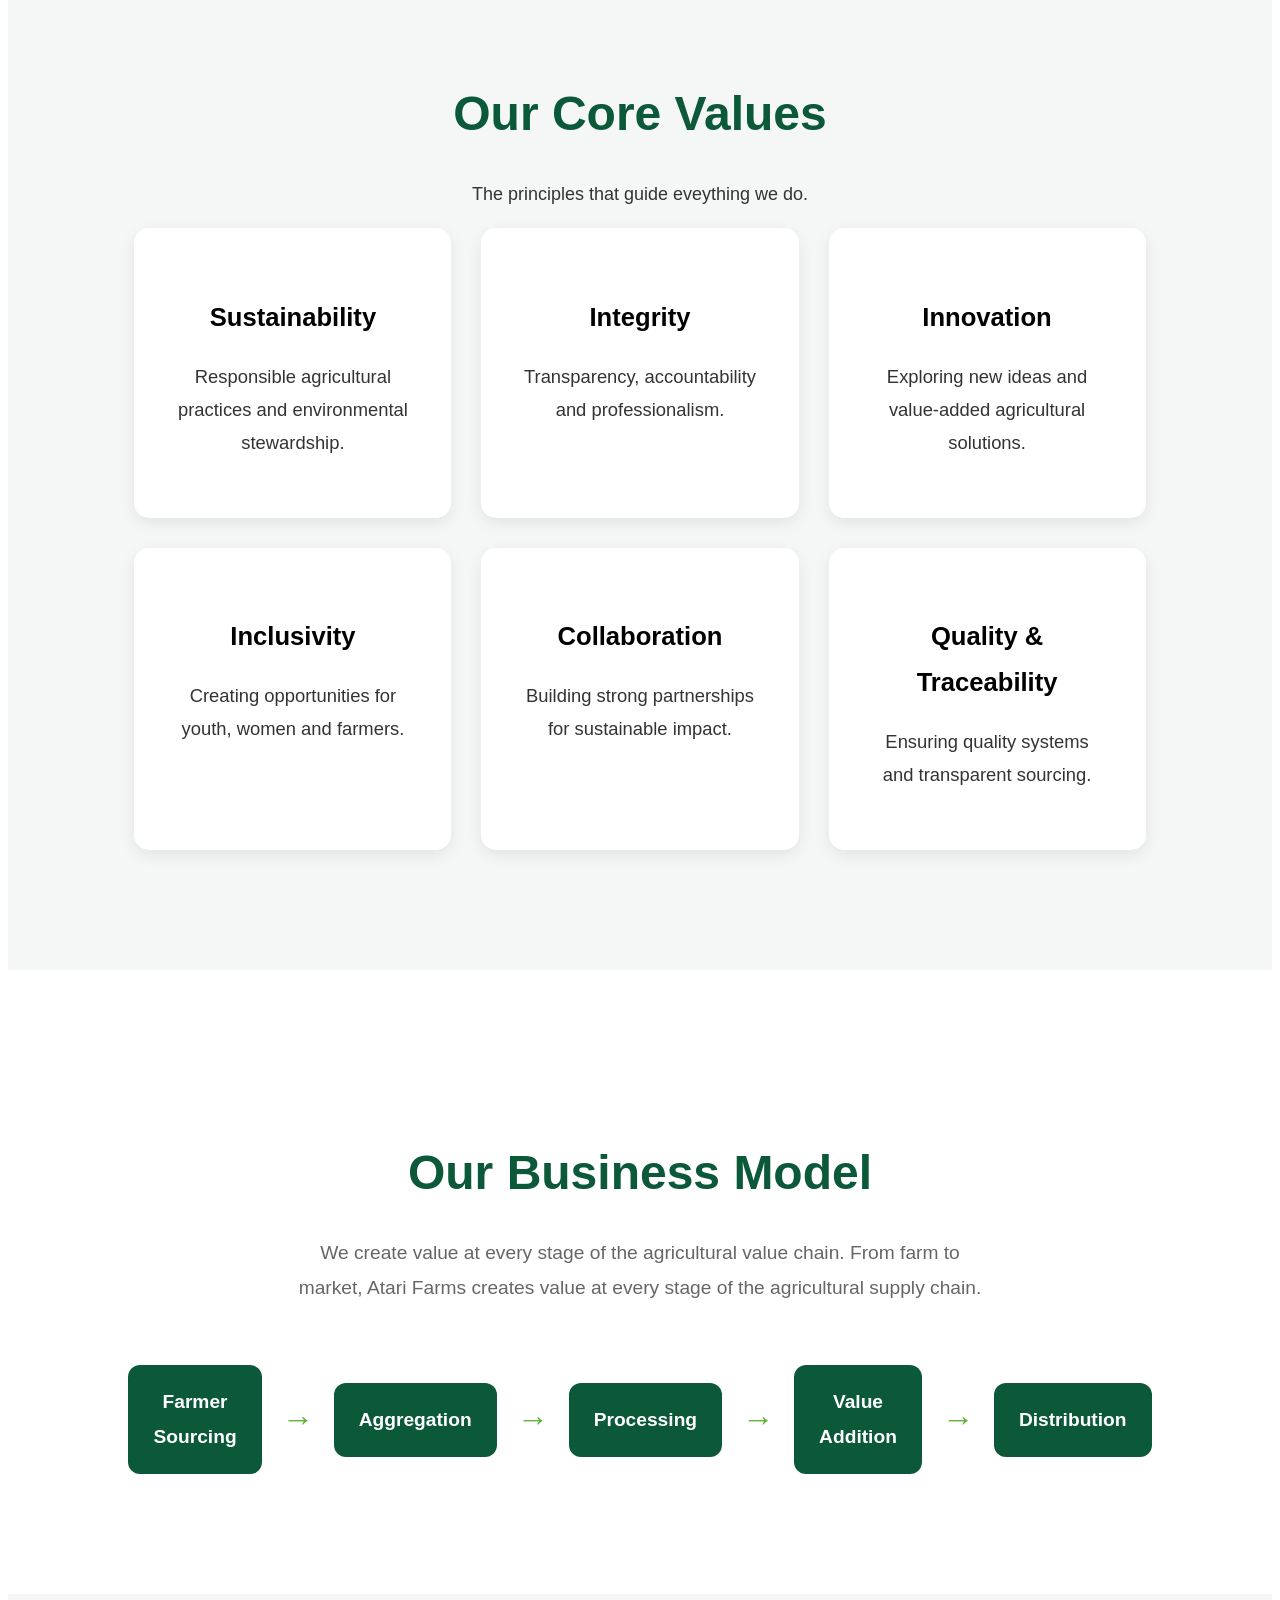
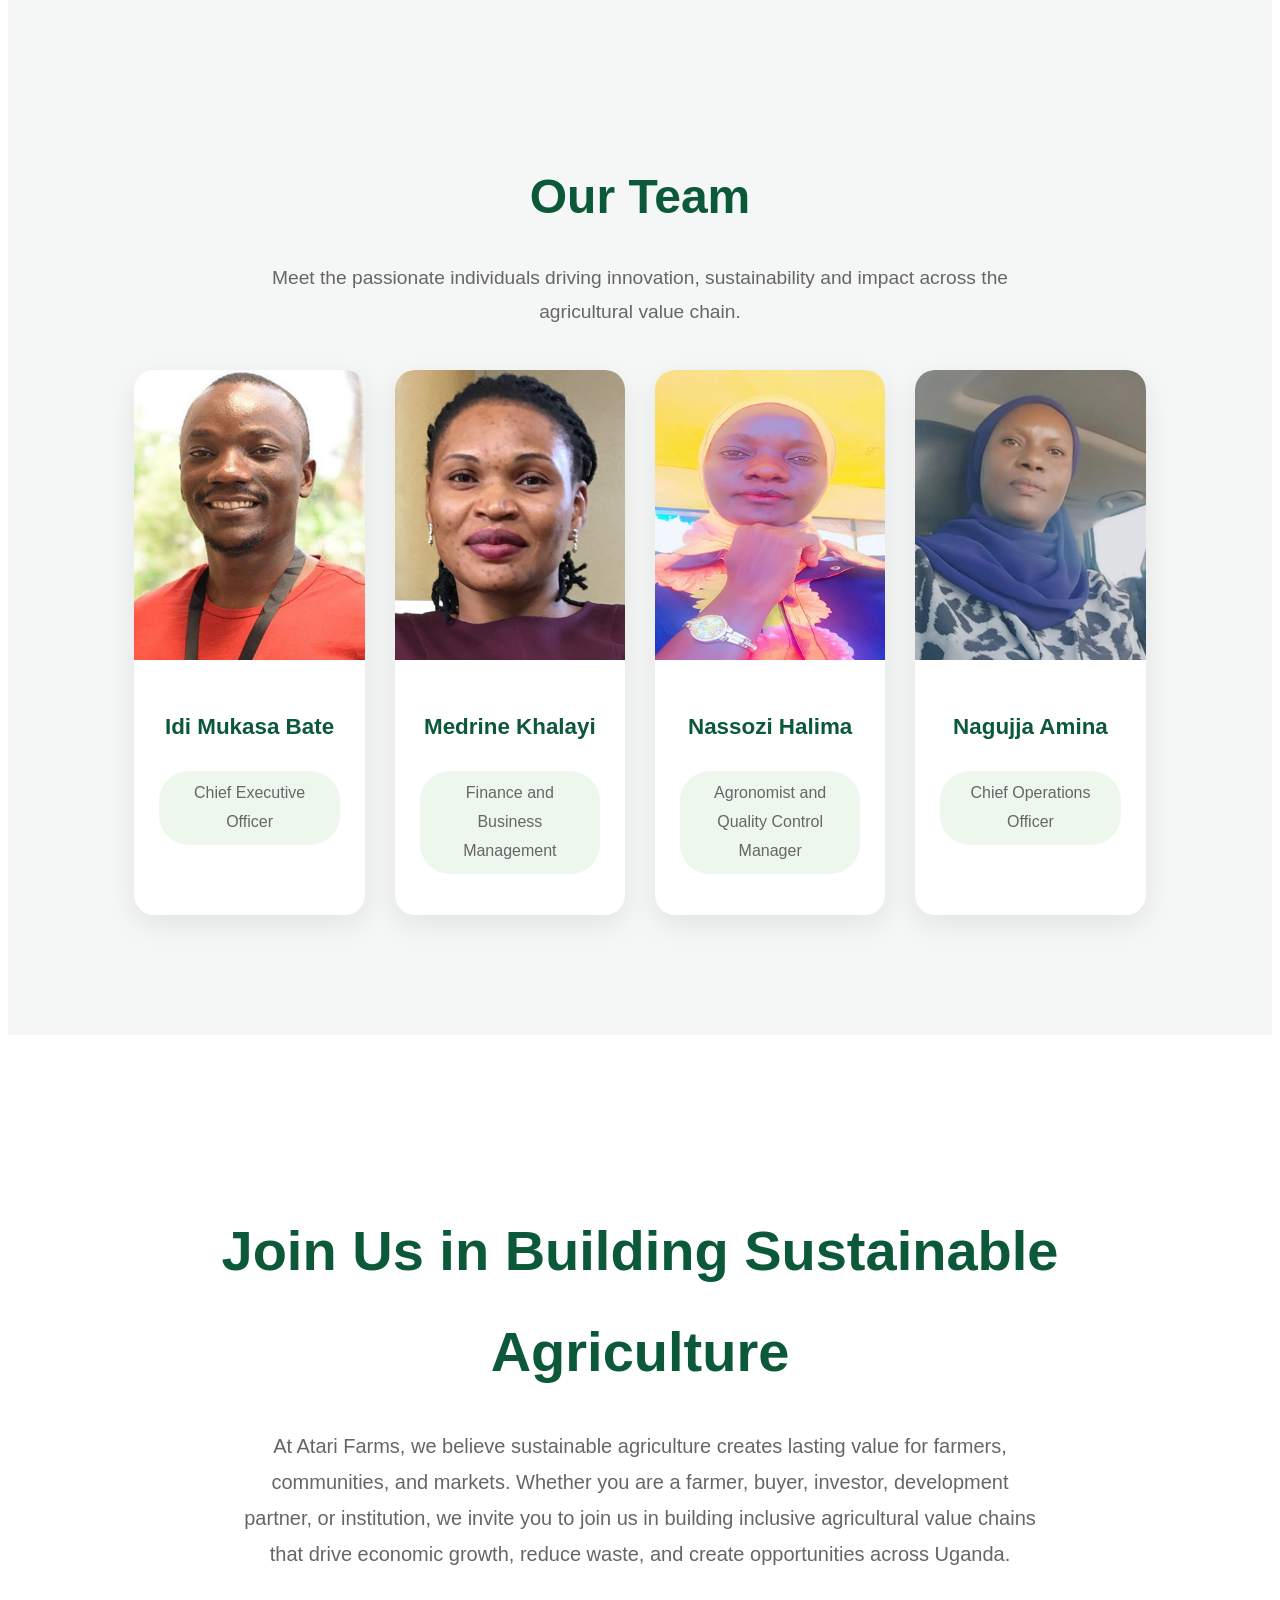
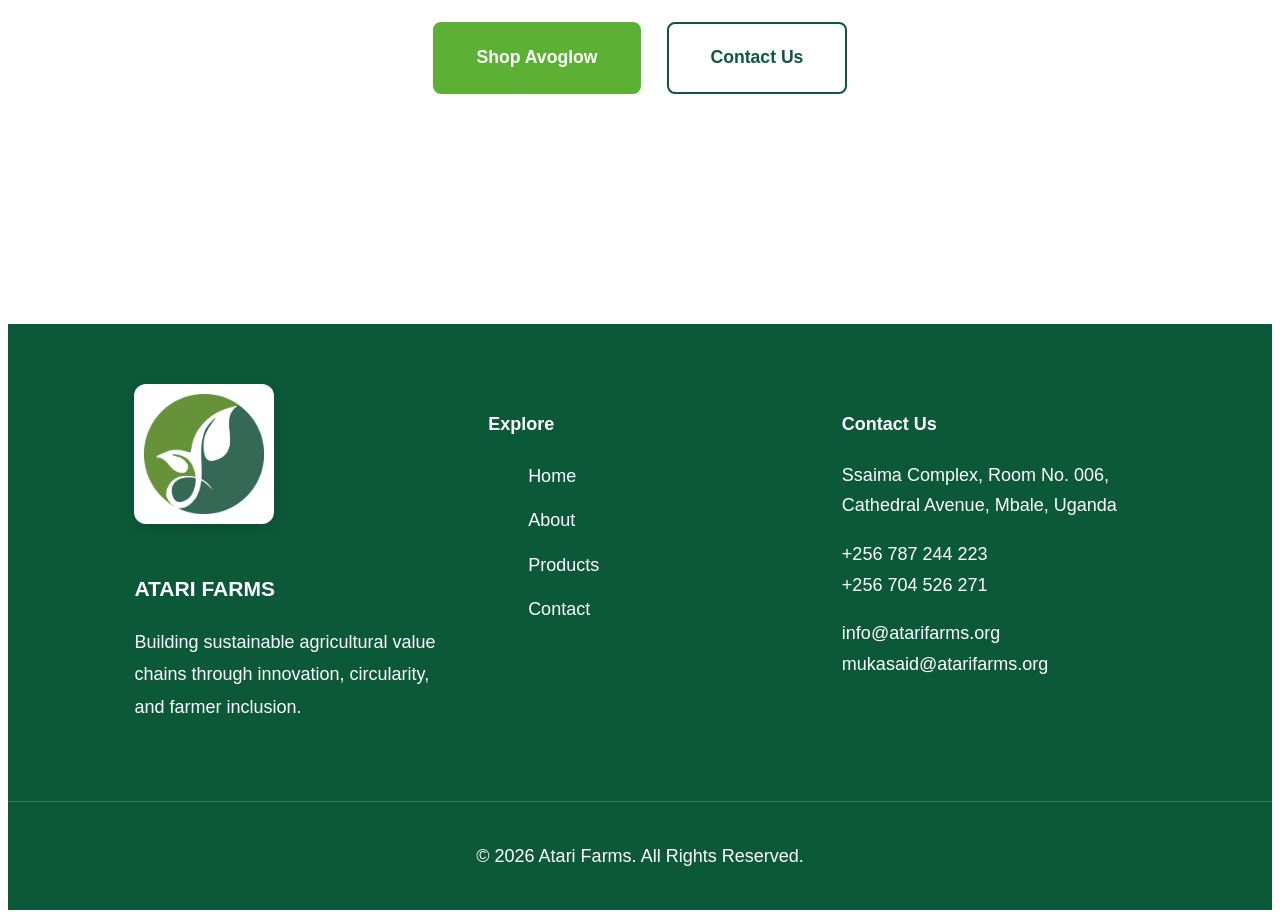
==== commit 01d16ee4: "Footer changed" ====
--- a/about.html
+++ b/about.html
@@ -199,7 +199,7 @@
  <footer class="footer">
     <div class="footer-container">
         <div class="footer-logo">
-            <img src="images/logo.png" alt="Atari Farms Logo">
+            <img src="Images/logo.png" alt="Atari Farms Logo">
             <h3>ATARI FARMS</h3>
             <p>
                 Building sustainable agricultural value chains through
